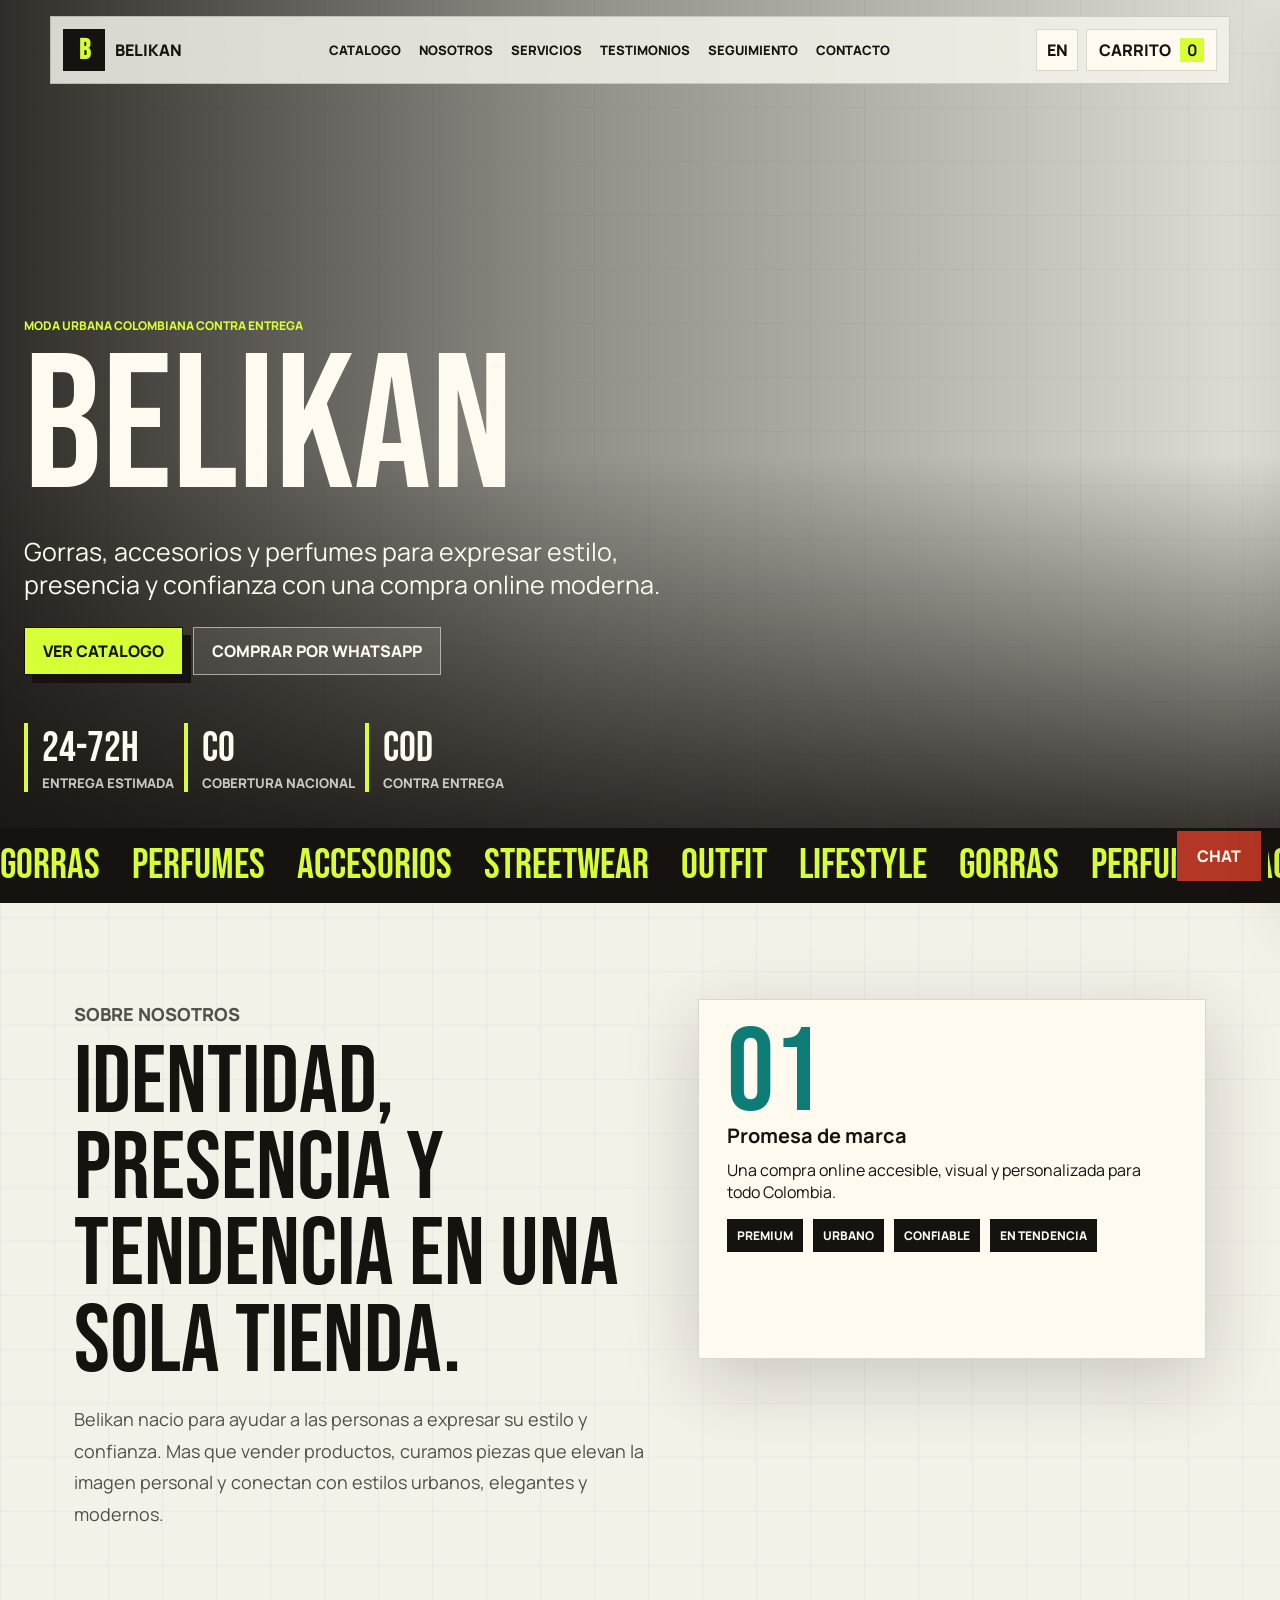
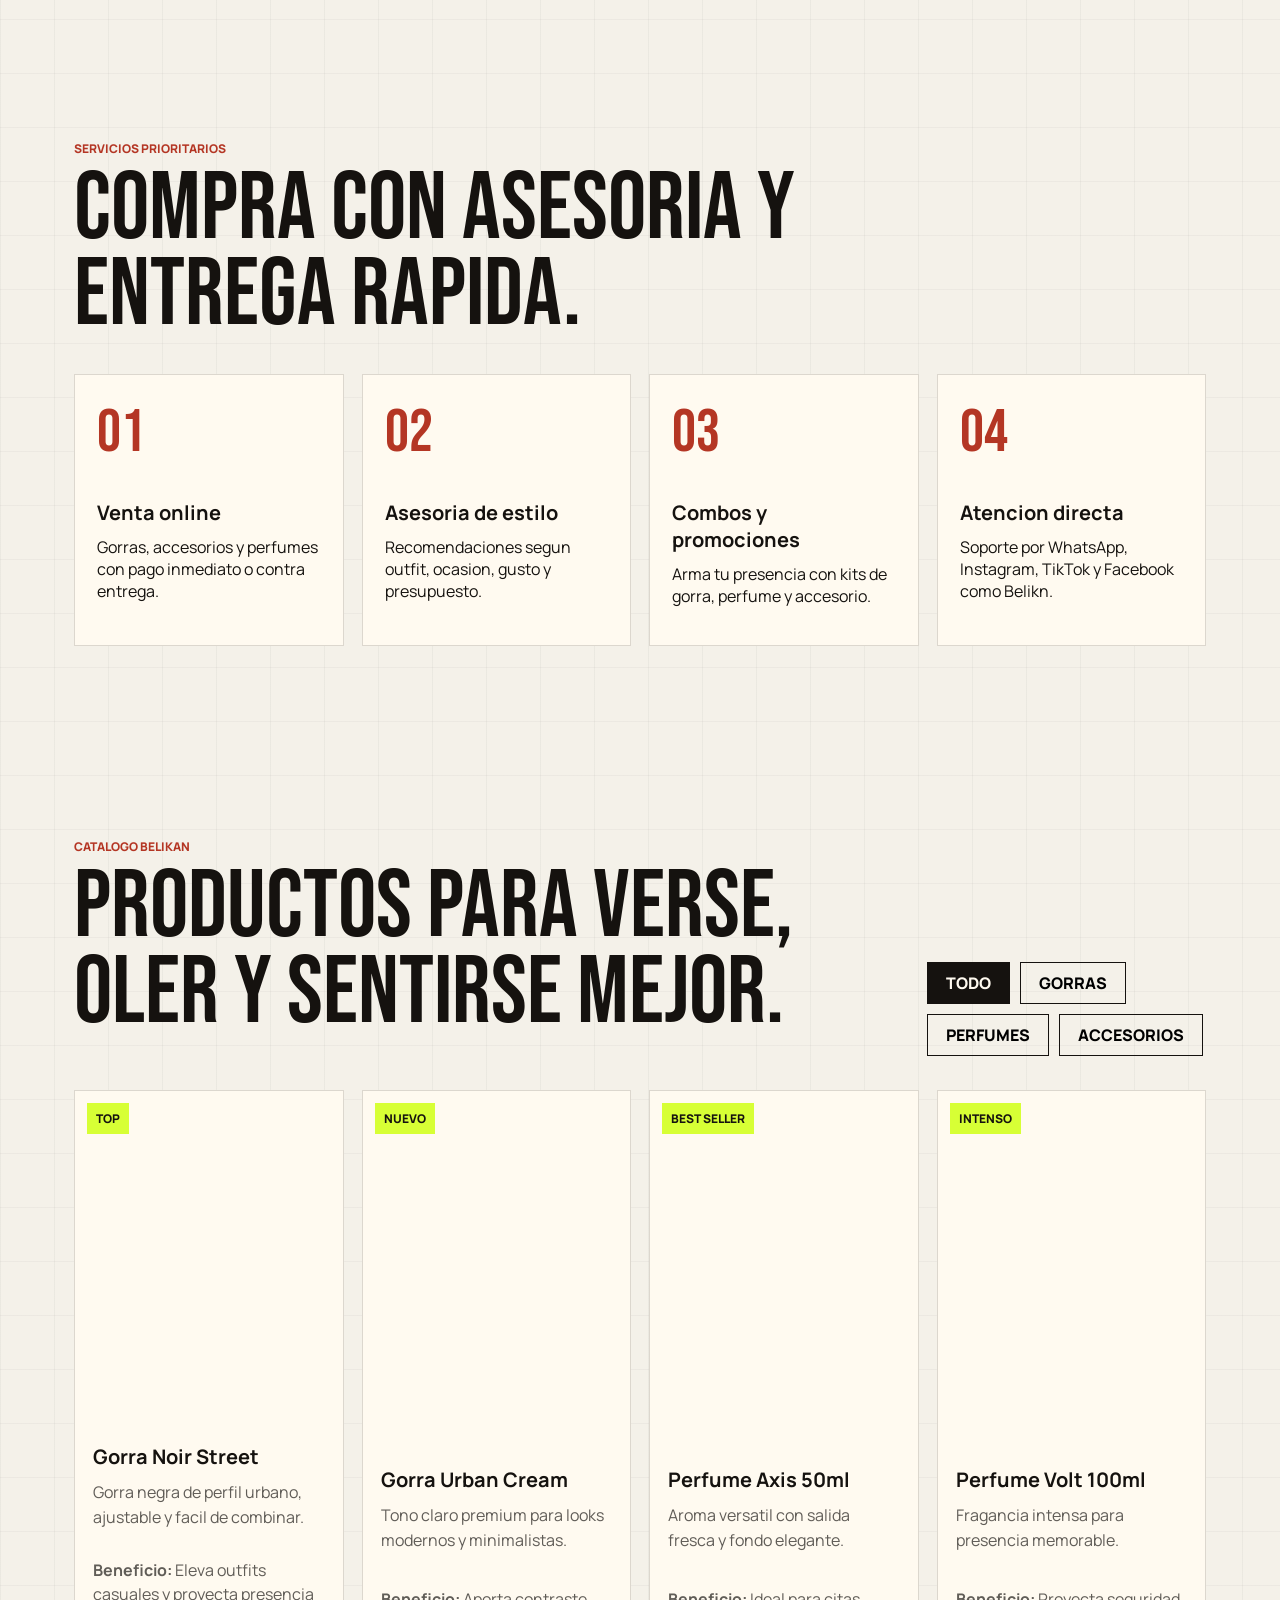
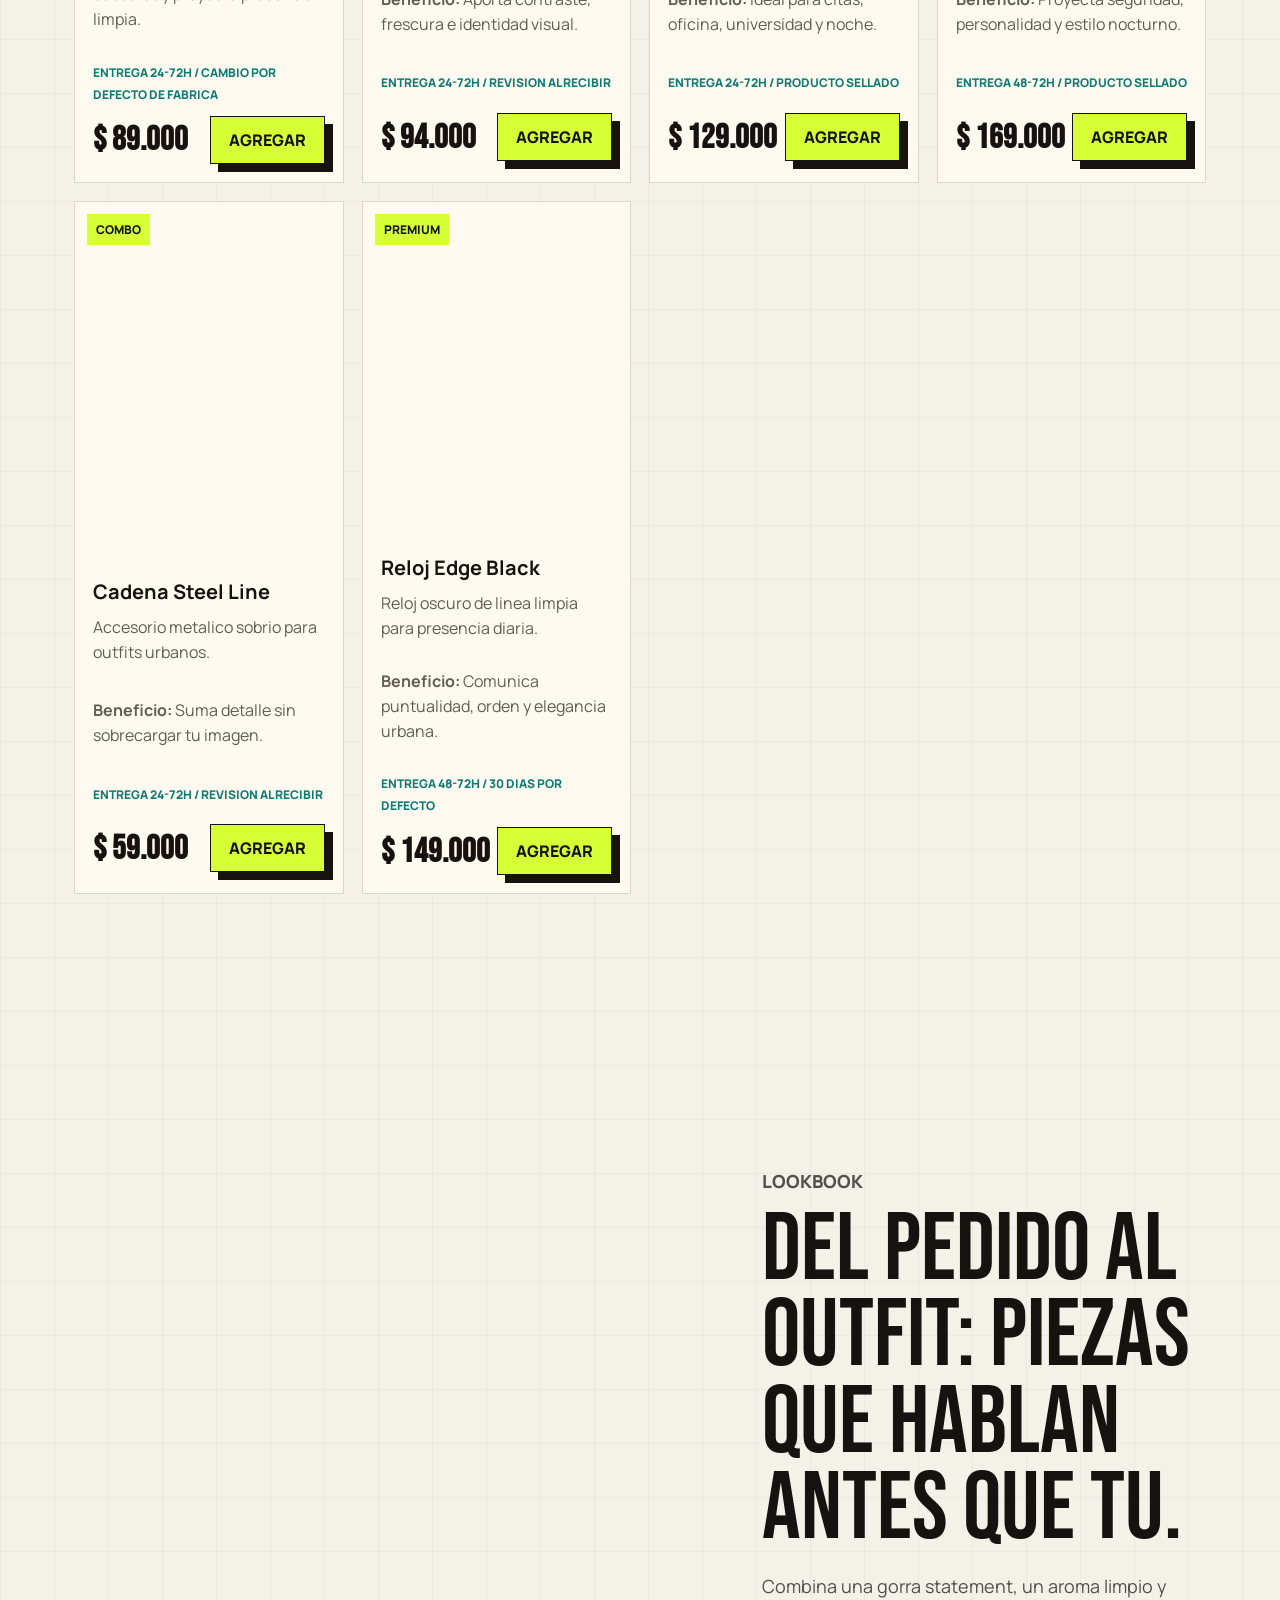
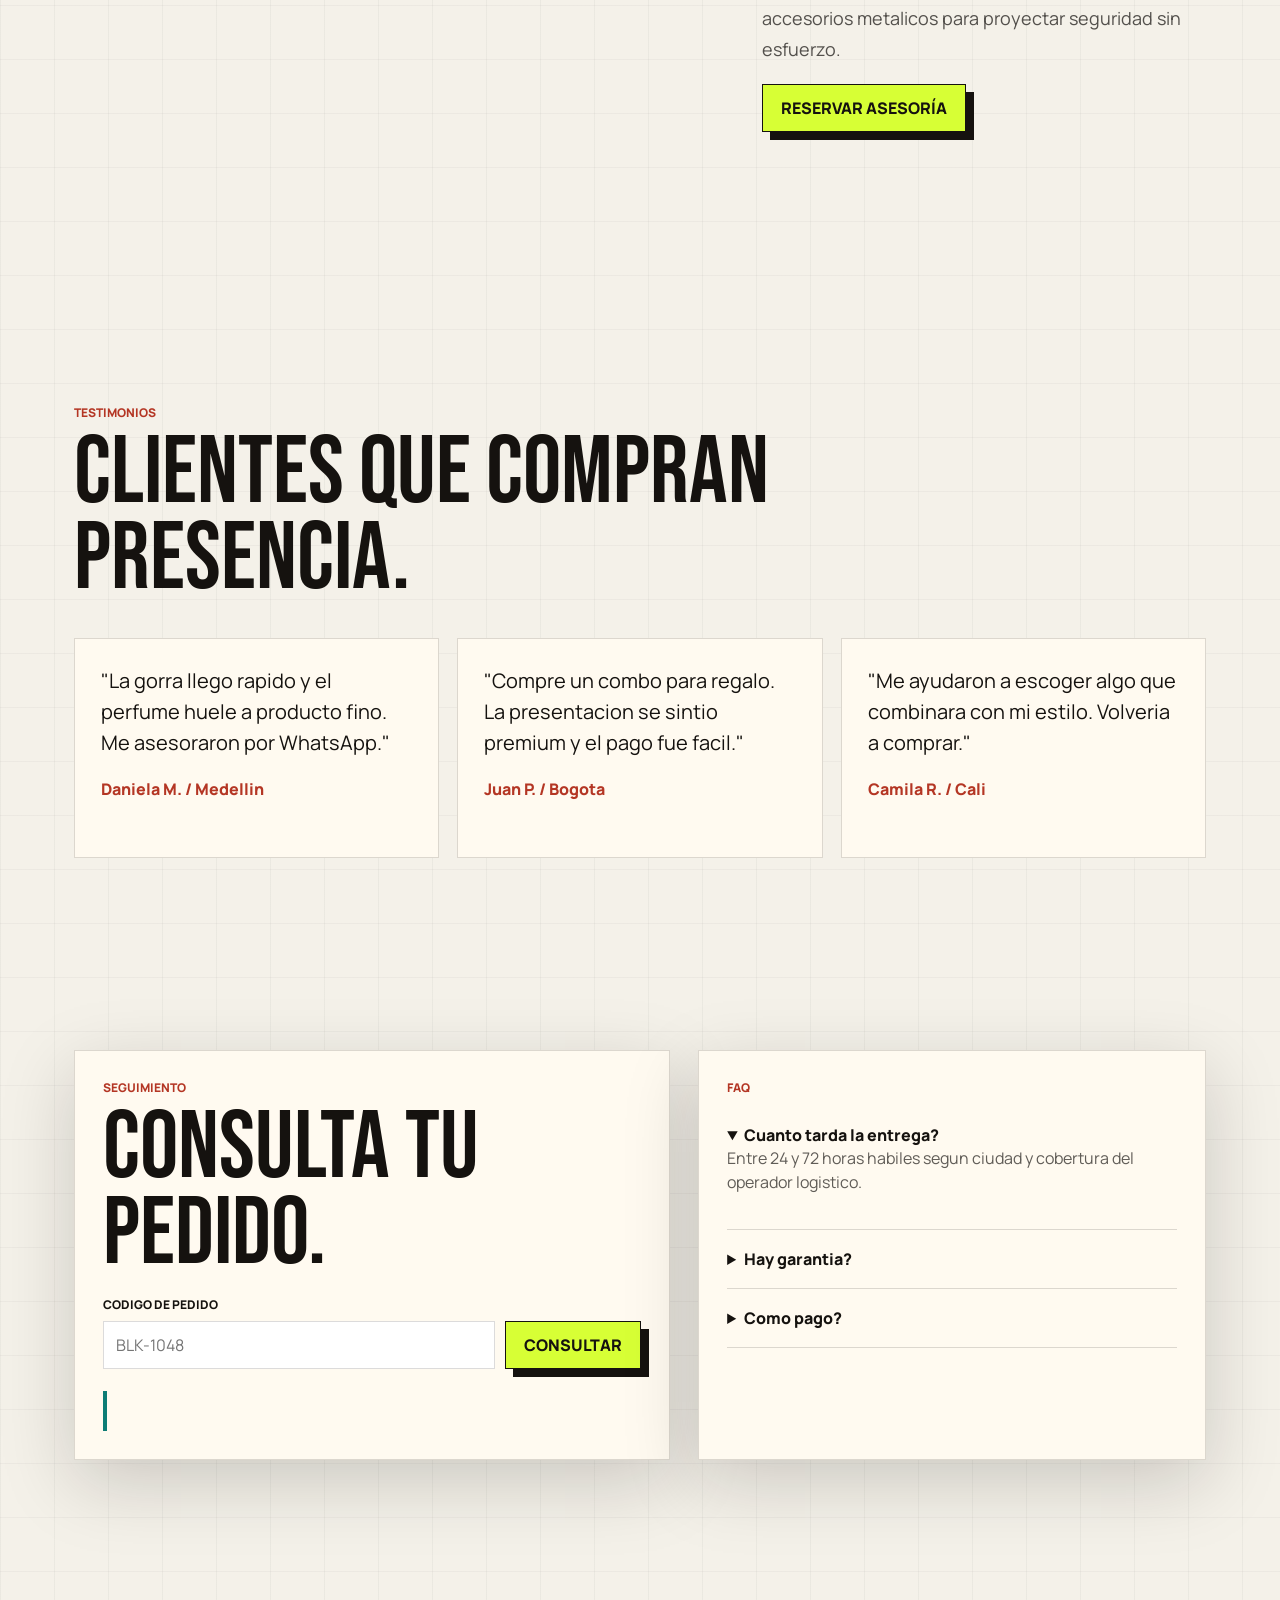
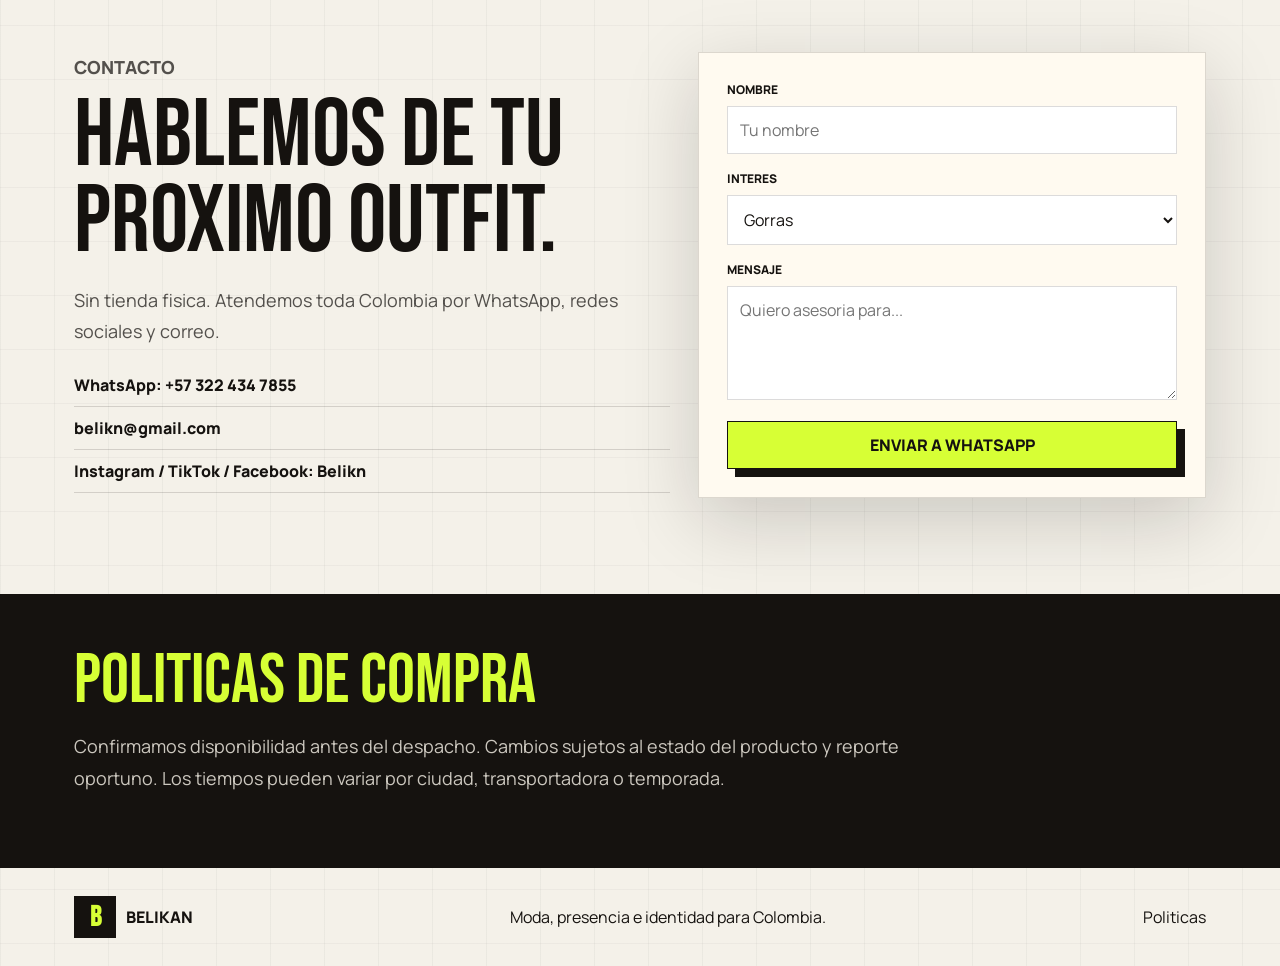
==== index.html @ 523c87a0 "Mi primer commit | Hice la pagina web con codex 28/05/26 :)" ====
<!doctype html>
<html lang="es">
  <head>
    <meta charset="utf-8" />
    <meta name="viewport" content="width=device-width, initial-scale=1" />
    <meta
      name="description"
      content="Belikan: e-commerce colombiano de gorras, accesorios y perfumes para elevar estilo, presencia e imagen personal."
    />
    <title>Belikan | Moda urbana, accesorios y perfumes en Colombia</title>
    <link rel="preconnect" href="https://images.unsplash.com" />
    <link rel="preconnect" href="https://fonts.googleapis.com" />
    <link rel="preconnect" href="https://fonts.gstatic.com" crossorigin />
    <link
      href="https://fonts.googleapis.com/css2?family=Bebas+Neue&family=Manrope:wght@400;600;700;800&display=swap"
      rel="stylesheet"
    />
    <link rel="stylesheet" href="styles.css" />
  </head>
  <body>
    <div class="site-shell">
      <header class="nav" data-reveal>
        <a class="brand" href="#inicio" aria-label="Belikan inicio">
          <span class="brand-mark">B</span>
          <span>Belikan</span>
        </a>
        <button class="menu-toggle" type="button" aria-label="Abrir menu" aria-expanded="false">
          <span></span><span></span><span></span>
        </button>
        <nav class="nav-links" aria-label="Navegacion principal">
          <a href="#catalogo" data-i18n="navCatalog">Catalogo</a>
          <a href="#nosotros" data-i18n="navAbout">Nosotros</a>
          <a href="#servicios" data-i18n="navServices">Servicios</a>
          <a href="#testimonios" data-i18n="navReviews">Testimonios</a>
          <a href="#seguimiento" data-i18n="navTrack">Seguimiento</a>
          <a href="#contacto" data-i18n="navContact">Contacto</a>
        </nav>
        <div class="nav-actions">
          <button class="icon-button lang-toggle" type="button" aria-label="Cambiar idioma">EN</button>
          <button class="cart-button" type="button" aria-label="Abrir carrito">
            <span data-i18n="cart">Carrito</span>
            <strong class="cart-count">0</strong>
          </button>
        </div>
      </header>

      <main>
        <section class="hero" id="inicio">
          <div class="hero-media" aria-hidden="true"></div>
          <div class="hero-overlay"></div>
          <div class="hero-content" data-reveal>
            <p class="eyebrow" data-i18n="heroEyebrow">Moda urbana colombiana contra entrega</p>
            <h1>Belikan</h1>
            <p class="hero-copy" data-i18n="heroCopy">
              Gorras, accesorios y perfumes para expresar estilo, presencia y confianza con una compra online moderna.
            </p>
            <div class="hero-actions">
              <a class="primary-btn" href="#catalogo" data-i18n="shopNow">Ver catalogo</a>
              <a class="ghost-btn" href="https://wa.me/573224347855" target="_blank" rel="noreferrer" data-i18n="whatsapp">
                Comprar por WhatsApp
              </a>
            </div>
            <div class="hero-stats" aria-label="Indicadores de Belikan">
              <span><strong>24-72h</strong><small data-i18n="delivery">Entrega estimada</small></span>
              <span><strong>CO</strong><small data-i18n="coverage">Cobertura nacional</small></span>
              <span><strong>COD</strong><small data-i18n="payment">Contra entrega</small></span>
            </div>
          </div>
        </section>

        <section class="ticker" aria-label="Categorias">
          <div class="ticker-track">
            <span>Gorras</span><span>Perfumes</span><span>Accesorios</span><span>Streetwear</span><span>Outfit</span><span>Lifestyle</span>
            <span>Gorras</span><span>Perfumes</span><span>Accesorios</span><span>Streetwear</span><span>Outfit</span><span>Lifestyle</span>
          </div>
        </section>

        <section class="section intro-grid" id="nosotros">
          <div class="section-copy" data-reveal>
            <p class="eyebrow" data-i18n="aboutEyebrow">Sobre nosotros</p>
            <h2 data-i18n="aboutTitle">Identidad, presencia y tendencia en una sola tienda.</h2>
            <p data-i18n="aboutText">
              Belikan nacio para ayudar a las personas a expresar su estilo y confianza. Mas que vender productos,
              curamos piezas que elevan la imagen personal y conectan con estilos urbanos, elegantes y modernos.
            </p>
          </div>
          <div class="identity-panel" data-reveal>
            <span class="panel-number">01</span>
            <h3 data-i18n="promiseTitle">Promesa de marca</h3>
            <p data-i18n="promiseText">Una compra online accesible, visual y personalizada para todo Colombia.</p>
            <div class="mini-tags">
              <span>Premium</span><span>Urbano</span><span>Confiable</span><span>En tendencia</span>
            </div>
          </div>
        </section>

        <section class="section services" id="servicios">
          <div class="section-heading" data-reveal>
            <p class="eyebrow" data-i18n="servicesEyebrow">Servicios prioritarios</p>
            <h2 data-i18n="servicesTitle">Compra con asesoria y entrega rapida.</h2>
          </div>
          <div class="service-grid">
            <article data-reveal>
              <span class="service-icon">01</span>
              <h3 data-i18n="serviceOneTitle">Venta online</h3>
              <p data-i18n="serviceOneText">Gorras, accesorios y perfumes con pago inmediato o contra entrega.</p>
            </article>
            <article data-reveal>
              <span class="service-icon">02</span>
              <h3 data-i18n="serviceTwoTitle">Asesoria de estilo</h3>
              <p data-i18n="serviceTwoText">Recomendaciones segun outfit, ocasion, gusto y presupuesto.</p>
            </article>
            <article data-reveal>
              <span class="service-icon">03</span>
              <h3 data-i18n="serviceThreeTitle">Combos y promociones</h3>
              <p data-i18n="serviceThreeText">Arma tu presencia con kits de gorra, perfume y accesorio.</p>
            </article>
            <article data-reveal>
              <span class="service-icon">04</span>
              <h3 data-i18n="serviceFourTitle">Atencion directa</h3>
              <p data-i18n="serviceFourText">Soporte por WhatsApp, Instagram, TikTok y Facebook como Belikn.</p>
            </article>
          </div>
        </section>

        <section class="section catalog" id="catalogo">
          <div class="catalog-head" data-reveal>
            <div>
              <p class="eyebrow" data-i18n="catalogEyebrow">Catalogo Belikan</p>
              <h2 data-i18n="catalogTitle">Productos para verse, oler y sentirse mejor.</h2>
            </div>
            <div class="filters" aria-label="Filtrar productos">
              <button class="filter active" type="button" data-filter="all" data-i18n="filterAll">Todo</button>
              <button class="filter" type="button" data-filter="gorras" data-i18n="filterCaps">Gorras</button>
              <button class="filter" type="button" data-filter="perfumes" data-i18n="filterPerfumes">Perfumes</button>
              <button class="filter" type="button" data-filter="accesorios" data-i18n="filterAccessories">Accesorios</button>
            </div>
          </div>
          <div class="product-grid" aria-live="polite"></div>
        </section>

        <section class="section lookbook">
          <div class="lookbook-media" data-reveal></div>
          <div class="lookbook-copy" data-reveal>
            <p class="eyebrow" data-i18n="lookbookEyebrow">Lookbook</p>
            <h2 data-i18n="lookbookTitle">Del pedido al outfit: piezas que hablan antes que tu.</h2>
            <p data-i18n="lookbookText">
              Combina una gorra statement, un aroma limpio y accesorios metalicos para proyectar seguridad sin esfuerzo.
            </p>
            <a class="primary-btn" href="#contacto" data-i18n="reserve">Reservar asesoría</a>
          </div>
        </section>

        <section class="section testimonials" id="testimonios">
          <div class="section-heading" data-reveal>
            <p class="eyebrow" data-i18n="reviewsEyebrow">Testimonios</p>
            <h2 data-i18n="reviewsTitle">Clientes que compran presencia.</h2>
          </div>
          <div class="testimonial-grid">
            <blockquote data-reveal>
              <p data-i18n="reviewOne">"La gorra llego rapido y el perfume huele a producto fino. Me asesoraron por WhatsApp."</p>
              <cite>Daniela M. / Medellin</cite>
            </blockquote>
            <blockquote data-reveal>
              <p data-i18n="reviewTwo">"Compre un combo para regalo. La presentacion se sintio premium y el pago fue facil."</p>
              <cite>Juan P. / Bogota</cite>
            </blockquote>
            <blockquote data-reveal>
              <p data-i18n="reviewThree">"Me ayudaron a escoger algo que combinara con mi estilo. Volveria a comprar."</p>
              <cite>Camila R. / Cali</cite>
            </blockquote>
          </div>
        </section>

        <section class="section order-tools" id="seguimiento">
          <div class="tracker" data-reveal>
            <p class="eyebrow" data-i18n="trackEyebrow">Seguimiento</p>
            <h2 data-i18n="trackTitle">Consulta tu pedido.</h2>
            <form class="track-form">
              <label for="orderCode" data-i18n="trackLabel">Codigo de pedido</label>
              <div>
                <input id="orderCode" name="orderCode" placeholder="BLK-1048" autocomplete="off" />
                <button class="primary-btn" type="submit" data-i18n="trackButton">Consultar</button>
              </div>
            </form>
            <div class="track-result" aria-live="polite"></div>
          </div>
          <div class="faq" data-reveal>
            <p class="eyebrow">FAQ</p>
            <details open>
              <summary data-i18n="faqOneTitle">Cuanto tarda la entrega?</summary>
              <p data-i18n="faqOneText">Entre 24 y 72 horas habiles segun ciudad y cobertura del operador logistico.</p>
            </details>
            <details>
              <summary data-i18n="faqTwoTitle">Hay garantia?</summary>
              <p data-i18n="faqTwoText">Si. Validamos defectos de fabrica y novedades reportadas al recibir el producto.</p>
            </details>
            <details>
              <summary data-i18n="faqThreeTitle">Como pago?</summary>
              <p data-i18n="faqThreeText">Puedes pagar inmediato o solicitar contra entrega donde este disponible.</p>
            </details>
          </div>
        </section>

        <section class="section contact" id="contacto">
          <div class="contact-copy" data-reveal>
            <p class="eyebrow" data-i18n="contactEyebrow">Contacto</p>
            <h2 data-i18n="contactTitle">Hablemos de tu proximo outfit.</h2>
            <p data-i18n="contactText">
              Sin tienda fisica. Atendemos toda Colombia por WhatsApp, redes sociales y correo.
            </p>
            <div class="contact-list">
              <a href="https://wa.me/573224347855" target="_blank" rel="noreferrer">WhatsApp: +57 322 434 7855</a>
              <a href="mailto:belikn@gmail.com">belikn@gmail.com</a>
              <span>Instagram / TikTok / Facebook: Belikn</span>
            </div>
          </div>
          <form class="lead-form" data-reveal>
            <label>
              <span data-i18n="name">Nombre</span>
              <input name="name" required placeholder="Tu nombre" />
            </label>
            <label>
              <span data-i18n="interest">Interes</span>
              <select name="interest">
                <option>Gorras</option>
                <option>Perfumes</option>
                <option>Accesorios</option>
                <option>Combo completo</option>
              </select>
            </label>
            <label>
              <span data-i18n="message">Mensaje</span>
              <textarea name="message" rows="4" placeholder="Quiero asesoria para..."></textarea>
            </label>
            <button class="primary-btn" type="submit" data-i18n="sendWhatsapp">Enviar a WhatsApp</button>
          </form>
        </section>

        <section class="policies" id="politicas">
          <div data-reveal>
            <h2 data-i18n="policiesTitle">Politicas de compra</h2>
            <p data-i18n="policiesText">
              Confirmamos disponibilidad antes del despacho. Cambios sujetos al estado del producto y reporte oportuno.
              Los tiempos pueden variar por ciudad, transportadora o temporada.
            </p>
          </div>
        </section>
      </main>

      <footer>
        <div class="brand">
          <span class="brand-mark">B</span>
          <span>Belikan</span>
        </div>
        <p data-i18n="footer">Moda, presencia e identidad para Colombia.</p>
        <a href="#politicas" data-i18n="footerPolicies">Politicas</a>
      </footer>
    </div>

    <aside class="cart-drawer" aria-hidden="true">
      <div class="drawer-head">
        <div>
          <p class="eyebrow" data-i18n="cart">Carrito</p>
          <h2 data-i18n="yourSelection">Tu seleccion</h2>
        </div>
        <button class="close-cart" type="button" aria-label="Cerrar carrito">x</button>
      </div>
      <div class="cart-items"></div>
      <div class="cart-total">
        <span>Total</span>
        <strong class="cart-total-value">$0</strong>
      </div>
      <button class="primary-btn checkout" type="button" data-i18n="checkout">Pedir por WhatsApp</button>
    </aside>
    <div class="scrim"></div>

    <section class="chatbot" aria-label="Chatbot Belikan">
      <button class="chat-toggle" type="button" aria-label="Abrir chat">Chat</button>
      <div class="chat-window" aria-hidden="true">
        <div class="chat-head">
          <strong>Belikan Bot</strong>
          <button type="button" class="close-chat" aria-label="Cerrar chat">x</button>
        </div>
        <div class="chat-messages">
          <p class="bot" data-i18n="botWelcome">Hola. Puedo ayudarte con reservas, pedidos, PQR o asesoria de estilo.</p>
        </div>
        <div class="quick-replies">
          <button type="button" data-reply="Quiero reservar un combo">Reservar</button>
          <button type="button" data-reply="Necesito seguimiento de pedido">Pedido</button>
          <button type="button" data-reply="Tengo una PQR">PQR</button>
        </div>
        <form class="chat-form">
          <input name="chat" placeholder="Escribe tu mensaje" autocomplete="off" />
          <button type="submit">Enviar</button>
        </form>
      </div>
    </section>

    <script src="app.js"></script>
  </body>
</html>
---- styles.css ----
:root {
  --ink: #15120f;
  --paper: #f4f1e9;
  --bone: #fffaf0;
  --signal: #d7ff35;
  --brick: #b43624;
  --teal: #0d7c75;
  --metal: #7b7d78;
  --line: rgba(21, 18, 15, 0.15);
  --shadow: 0 22px 70px rgba(21, 18, 15, 0.18);
  --display: "Bebas Neue", Impact, sans-serif;
  --body: "Manrope", Verdana, sans-serif;
}

* {
  box-sizing: border-box;
}

html {
  scroll-behavior: smooth;
}

body {
  margin: 0;
  background: var(--paper);
  color: var(--ink);
  font-family: var(--body);
  overflow-x: hidden;
}

body.cart-open,
body.chat-open,
body.menu-open {
  overflow: hidden;
}

a {
  color: inherit;
  text-decoration: none;
}

button,
input,
select,
textarea {
  font: inherit;
}

button {
  cursor: pointer;
}

.site-shell {
  min-height: 100vh;
  background:
    linear-gradient(90deg, rgba(21, 18, 15, 0.04) 1px, transparent 1px) 0 0 / 54px 54px,
    linear-gradient(0deg, rgba(21, 18, 15, 0.035) 1px, transparent 1px) 0 0 / 54px 54px,
    var(--paper);
}

.nav {
  align-items: center;
  background: rgba(244, 241, 233, 0.86);
  backdrop-filter: blur(18px);
  border: 1px solid var(--line);
  display: grid;
  grid-template-columns: auto 1fr auto;
  gap: 24px;
  left: 50%;
  max-width: 1180px;
  padding: 12px;
  position: fixed;
  top: 16px;
  transform: translateX(-50%);
  width: calc(100% - 32px);
  z-index: 20;
}

.brand {
  align-items: center;
  display: inline-flex;
  font-weight: 900;
  gap: 10px;
  letter-spacing: 0;
  text-transform: uppercase;
}

.brand-mark {
  background: var(--ink);
  color: var(--signal);
  display: grid;
  font-family: var(--display);
  font-size: 28px;
  height: 42px;
  place-items: center;
  width: 42px;
}

.nav-links {
  align-items: center;
  display: flex;
  gap: 18px;
  justify-content: center;
  font-size: 13px;
  font-weight: 800;
  text-transform: uppercase;
}

.nav-links a {
  padding: 10px 0;
  position: relative;
}

.nav-links a::after {
  background: var(--brick);
  bottom: 6px;
  content: "";
  height: 2px;
  left: 0;
  position: absolute;
  transform: scaleX(0);
  transform-origin: left;
  transition: transform 0.25s ease;
  width: 100%;
}

.nav-links a:hover::after {
  transform: scaleX(1);
}

.nav-actions {
  align-items: center;
  display: flex;
  gap: 8px;
}

.icon-button,
.cart-button,
.menu-toggle,
.close-cart,
.close-chat {
  background: var(--bone);
  border: 1px solid var(--line);
  color: var(--ink);
  min-height: 42px;
}

.icon-button {
  font-weight: 900;
  min-width: 42px;
}

.cart-button {
  align-items: center;
  display: inline-flex;
  font-weight: 900;
  gap: 9px;
  padding: 0 12px;
  text-transform: uppercase;
}

.cart-count {
  background: var(--signal);
  color: var(--ink);
  display: grid;
  height: 24px;
  place-items: center;
  width: 24px;
}

.menu-toggle {
  display: none;
  height: 42px;
  padding: 9px;
  width: 42px;
}

.menu-toggle span {
  background: var(--ink);
  display: block;
  height: 2px;
  margin: 5px 0;
  width: 20px;
}

.hero {
  align-items: end;
  display: grid;
  min-height: 92vh;
  overflow: hidden;
  padding: 128px 24px 36px;
  position: relative;
}

.hero-media,
.hero-overlay {
  inset: 0;
  position: absolute;
}

.hero-media {
  animation: slowZoom 18s ease-in-out infinite alternate;
  background-image: url("https://images.unsplash.com/photo-1515886657613-9f3515b0c78f?auto=format&fit=crop&w=1800&q=85");
  background-position: center;
  background-size: cover;
}

.hero-overlay {
  background:
    linear-gradient(90deg, rgba(21, 18, 15, 0.88), rgba(21, 18, 15, 0.44) 45%, rgba(21, 18, 15, 0.08)),
    linear-gradient(0deg, rgba(21, 18, 15, 0.82), transparent 45%);
}

.hero-content {
  color: var(--bone);
  max-width: 1180px;
  position: relative;
  width: 100%;
  z-index: 1;
}

.eyebrow {
  color: var(--brick);
  font-size: 12px;
  font-weight: 900;
  letter-spacing: 0;
  margin: 0 0 10px;
  text-transform: uppercase;
}

.hero .eyebrow {
  color: var(--signal);
}

h1,
h2,
h3,
p {
  margin-top: 0;
}

h1,
h2 {
  font-family: var(--display);
  font-weight: 400;
  letter-spacing: 0;
  line-height: 0.9;
  text-transform: uppercase;
}

h1 {
  font-size: clamp(82px, 15vw, 210px);
  margin-bottom: 18px;
}

h2 {
  font-size: clamp(42px, 8vw, 96px);
  margin-bottom: 18px;
}

h3 {
  font-size: 20px;
  margin-bottom: 10px;
}

.hero-copy {
  font-size: clamp(18px, 2vw, 25px);
  line-height: 1.35;
  max-width: 660px;
}

.hero-actions,
.filters,
.hero-stats,
.mini-tags {
  display: flex;
  flex-wrap: wrap;
  gap: 10px;
}

.primary-btn,
.ghost-btn,
.filter,
.chat-form button,
.quick-replies button {
  align-items: center;
  border: 1px solid var(--ink);
  display: inline-flex;
  font-weight: 900;
  justify-content: center;
  min-height: 48px;
  padding: 0 18px;
  text-transform: uppercase;
  transition: transform 0.2s ease, box-shadow 0.2s ease, background 0.2s ease;
}

.primary-btn {
  background: var(--signal);
  color: var(--ink);
  box-shadow: 8px 8px 0 var(--ink);
}

.primary-btn:hover,
.ghost-btn:hover,
.filter:hover {
  transform: translate(-2px, -2px);
}

.ghost-btn {
  background: rgba(255, 250, 240, 0.1);
  border-color: rgba(255, 250, 240, 0.54);
  color: var(--bone);
}

.hero-stats {
  margin-top: 48px;
}

.hero-stats span {
  border-left: 4px solid var(--signal);
  display: grid;
  min-width: 140px;
  padding-left: 14px;
}

.hero-stats strong {
  font-family: var(--display);
  font-size: 42px;
  font-weight: 400;
}

.hero-stats small {
  color: rgba(255, 250, 240, 0.76);
  font-weight: 800;
  text-transform: uppercase;
}

.ticker {
  background: var(--ink);
  color: var(--signal);
  overflow: hidden;
  padding: 12px 0;
}

.ticker-track {
  animation: marquee 18s linear infinite;
  display: flex;
  gap: 32px;
  white-space: nowrap;
  width: max-content;
}

.ticker span {
  font-family: var(--display);
  font-size: 42px;
  text-transform: uppercase;
}

.section {
  margin: 0 auto;
  max-width: 1180px;
  padding: 96px 24px;
}

.intro-grid,
.lookbook,
.order-tools,
.contact {
  display: grid;
  gap: 28px;
  grid-template-columns: minmax(0, 1.08fr) minmax(300px, 0.92fr);
}

.section-copy p,
.lookbook-copy p,
.contact-copy p,
.policies p {
  color: rgba(21, 18, 15, 0.72);
  font-size: 18px;
  line-height: 1.75;
}

.identity-panel,
.tracker,
.faq,
.lead-form,
.cart-drawer,
.chat-window {
  background: var(--bone);
  border: 1px solid var(--line);
  box-shadow: var(--shadow);
}

.identity-panel {
  align-self: start;
  min-height: 360px;
  padding: 28px;
  position: relative;
}

.panel-number {
  color: var(--teal);
  font-family: var(--display);
  font-size: 118px;
  line-height: 0.8;
}

.mini-tags span {
  background: var(--ink);
  color: var(--bone);
  font-size: 12px;
  font-weight: 900;
  padding: 8px 10px;
  text-transform: uppercase;
}

.section-heading,
.catalog-head {
  align-items: end;
  display: flex;
  gap: 24px;
  justify-content: space-between;
  margin-bottom: 34px;
}

.section-heading {
  align-items: start;
  display: block;
  max-width: 760px;
}

.service-grid,
.testimonial-grid,
.product-grid {
  display: grid;
  gap: 18px;
  grid-template-columns: repeat(4, minmax(0, 1fr));
}

.service-grid article,
.product-card,
blockquote {
  background: var(--bone);
  border: 1px solid var(--line);
}

.service-grid article {
  min-height: 260px;
  padding: 22px;
  transition: transform 0.25s ease, background 0.25s ease;
}

.service-grid article:hover {
  background: #e8ead6;
  transform: translateY(-8px);
}

.service-icon {
  color: var(--brick);
  display: block;
  font-family: var(--display);
  font-size: 60px;
  margin-bottom: 30px;
}

.filter {
  background: transparent;
  min-height: 42px;
}

.filter.active {
  background: var(--ink);
  color: var(--bone);
}

.product-card {
  display: grid;
  overflow: hidden;
  position: relative;
}

.product-card[hidden] {
  display: none;
}

.product-image {
  aspect-ratio: 4 / 5;
  background-position: center;
  background-size: cover;
  overflow: hidden;
  position: relative;
}

.product-badge {
  background: var(--signal);
  font-size: 12px;
  font-weight: 900;
  left: 12px;
  padding: 7px 9px;
  position: absolute;
  text-transform: uppercase;
  top: 12px;
}

.product-info {
  display: grid;
  gap: 12px;
  padding: 18px;
}

.product-info p {
  color: rgba(21, 18, 15, 0.68);
  line-height: 1.55;
}

.product-meta {
  align-items: center;
  display: flex;
  justify-content: space-between;
}

.price {
  font-family: var(--display);
  font-size: 34px;
}

.delivery-note {
  color: var(--teal);
  font-size: 12px;
  font-weight: 900;
  text-transform: uppercase;
}

.lookbook {
  align-items: stretch;
  max-width: none;
  padding-left: max(24px, calc((100vw - 1180px) / 2 + 24px));
  padding-right: 0;
}

.lookbook-media {
  background-image: url("https://images.unsplash.com/photo-1523398002811-999ca8dec234?auto=format&fit=crop&w=1400&q=85");
  background-position: center;
  background-size: cover;
  min-height: 560px;
}

.lookbook-copy {
  align-self: center;
  max-width: 560px;
  padding: 80px 24px;
}

.testimonial-grid {
  grid-template-columns: repeat(3, minmax(0, 1fr));
}

blockquote {
  margin: 0;
  min-height: 220px;
  padding: 26px;
}

blockquote p {
  font-size: 20px;
  line-height: 1.55;
}

cite {
  color: var(--brick);
  font-style: normal;
  font-weight: 900;
}

.tracker,
.faq,
.lead-form {
  padding: 28px;
}

.track-form label,
.lead-form span {
  display: block;
  font-size: 12px;
  font-weight: 900;
  margin-bottom: 8px;
  text-transform: uppercase;
}

.track-form div {
  display: flex;
  gap: 10px;
}

input,
select,
textarea {
  background: #fff;
  border: 1px solid var(--line);
  color: var(--ink);
  min-height: 48px;
  outline: 0;
  padding: 12px;
  width: 100%;
}

textarea {
  resize: vertical;
}

.track-result {
  border-left: 4px solid var(--teal);
  color: rgba(21, 18, 15, 0.72);
  margin-top: 22px;
  min-height: 40px;
  padding-left: 14px;
}

details {
  border-bottom: 1px solid var(--line);
  padding: 18px 0;
}

summary {
  cursor: pointer;
  font-weight: 900;
}

details p {
  color: rgba(21, 18, 15, 0.68);
  line-height: 1.55;
}

.contact-list {
  display: grid;
  gap: 10px;
  margin-top: 26px;
}

.contact-list a,
.contact-list span {
  border-bottom: 1px solid var(--line);
  font-weight: 900;
  padding-bottom: 10px;
}

.lead-form {
  display: grid;
  gap: 16px;
}

.policies {
  background: var(--ink);
  color: var(--bone);
  padding: 56px max(24px, calc((100vw - 1180px) / 2 + 24px));
}

.policies div {
  max-width: 900px;
}

.policies h2 {
  color: var(--signal);
  font-size: clamp(38px, 6vw, 70px);
}

.policies p {
  color: rgba(255, 250, 240, 0.78);
}

footer {
  align-items: center;
  display: flex;
  gap: 18px;
  justify-content: space-between;
  padding: 28px max(24px, calc((100vw - 1180px) / 2 + 24px));
}

footer p {
  margin: 0;
}

.cart-drawer {
  display: grid;
  grid-template-rows: auto 1fr auto auto;
  height: 100dvh;
  max-width: 440px;
  padding: 22px;
  position: fixed;
  right: -460px;
  top: 0;
  width: 100%;
  z-index: 40;
}

body.cart-open .cart-drawer {
  right: 0;
}

.drawer-head {
  align-items: start;
  display: flex;
  justify-content: space-between;
}

.close-cart,
.close-chat {
  font-weight: 900;
  min-width: 42px;
}

.cart-items {
  display: grid;
  gap: 12px;
  overflow: auto;
  padding: 16px 0;
}

.cart-item {
  border-bottom: 1px solid var(--line);
  display: grid;
  gap: 8px;
  grid-template-columns: 74px 1fr auto;
  padding-bottom: 12px;
}

.cart-thumb {
  background-position: center;
  background-size: cover;
  height: 74px;
}

.qty-controls {
  display: flex;
  gap: 6px;
}

.qty-controls button {
  background: var(--paper);
  border: 1px solid var(--line);
  height: 30px;
  width: 30px;
}

.cart-total {
  align-items: center;
  border-top: 1px solid var(--line);
  display: flex;
  font-family: var(--display);
  font-size: 34px;
  justify-content: space-between;
  padding: 20px 0;
}

.scrim {
  background: rgba(21, 18, 15, 0.56);
  inset: 0;
  opacity: 0;
  pointer-events: none;
  position: fixed;
  transition: opacity 0.25s ease;
  z-index: 35;
}

body.cart-open .scrim,
body.menu-open .scrim {
  opacity: 1;
  pointer-events: auto;
}

.chatbot {
  bottom: 18px;
  position: fixed;
  right: 18px;
  z-index: 30;
}

.chat-toggle {
  background: var(--brick);
  border: 1px solid var(--ink);
  box-shadow: 6px 6px 0 var(--ink);
  color: var(--bone);
  font-weight: 900;
  min-height: 52px;
  min-width: 86px;
  text-transform: uppercase;
}

.chat-window {
  bottom: 70px;
  display: none;
  max-width: calc(100vw - 36px);
  padding: 14px;
  position: absolute;
  right: 0;
  width: 360px;
}

body.chat-open .chat-window {
  display: block;
}

.chat-head {
  align-items: center;
  display: flex;
  justify-content: space-between;
}

.chat-messages {
  display: grid;
  gap: 8px;
  max-height: 230px;
  overflow: auto;
  padding: 14px 0;
}

.chat-messages p {
  margin: 0;
  padding: 10px;
}

.bot {
  background: var(--paper);
}

.user {
  background: var(--ink);
  color: var(--bone);
  justify-self: end;
}

.quick-replies {
  display: flex;
  gap: 8px;
  margin-bottom: 10px;
}

.quick-replies button,
.chat-form button {
  background: var(--signal);
  min-height: 38px;
  padding: 0 10px;
}

.chat-form {
  display: flex;
  gap: 8px;
}

[data-reveal] {
  opacity: 0;
  translate: 0 24px;
  transition: opacity 0.65s ease, translate 0.65s ease;
}

[data-reveal].visible {
  opacity: 1;
  translate: 0 0;
}

@keyframes slowZoom {
  from {
    transform: scale(1);
  }
  to {
    transform: scale(1.08);
  }
}

@keyframes marquee {
  from {
    transform: translateX(0);
  }
  to {
    transform: translateX(-50%);
  }
}

@media (max-width: 980px) {
  .nav {
    grid-template-columns: auto auto auto;
  }

  .menu-toggle {
    display: block;
    justify-self: center;
  }

  .nav-links {
    background: var(--bone);
    border: 1px solid var(--line);
    box-shadow: var(--shadow);
    display: none;
    left: 16px;
    padding: 18px;
    position: fixed;
    right: 16px;
    top: 82px;
    z-index: 45;
  }

  body.menu-open .nav-links {
    display: grid;
  }

  .intro-grid,
  .lookbook,
  .order-tools,
  .contact {
    grid-template-columns: 1fr;
  }

  .service-grid,
  .product-grid {
    grid-template-columns: repeat(2, minmax(0, 1fr));
  }

  .testimonial-grid {
    grid-template-columns: 1fr;
  }

  .lookbook {
    padding-right: 24px;
  }

  .lookbook-media {
    min-height: 420px;
  }
}

@media (max-width: 640px) {
  .nav {
    gap: 8px;
    top: 10px;
    width: calc(100% - 20px);
  }

  .brand span:last-child,
  .cart-button span {
    display: none;
  }

  .hero {
    min-height: 88vh;
    padding: 104px 18px 28px;
  }

  h1 {
    font-size: 86px;
  }

  .hero-actions,
  .track-form div,
  .chat-form {
    display: grid;
  }

  .section {
    padding: 72px 18px;
  }

  .catalog-head,
  footer {
    align-items: start;
    display: grid;
  }

  .service-grid,
  .product-grid {
    grid-template-columns: 1fr;
  }

  .hero-stats span {
    min-width: 128px;
  }

  .chatbot {
    bottom: 12px;
    right: 12px;
  }
}

@media (prefers-reduced-motion: reduce) {
  *,
  *::before,
  *::after {
    animation-duration: 0.001ms !important;
    scroll-behavior: auto !important;
    transition-duration: 0.001ms !important;
  }
}
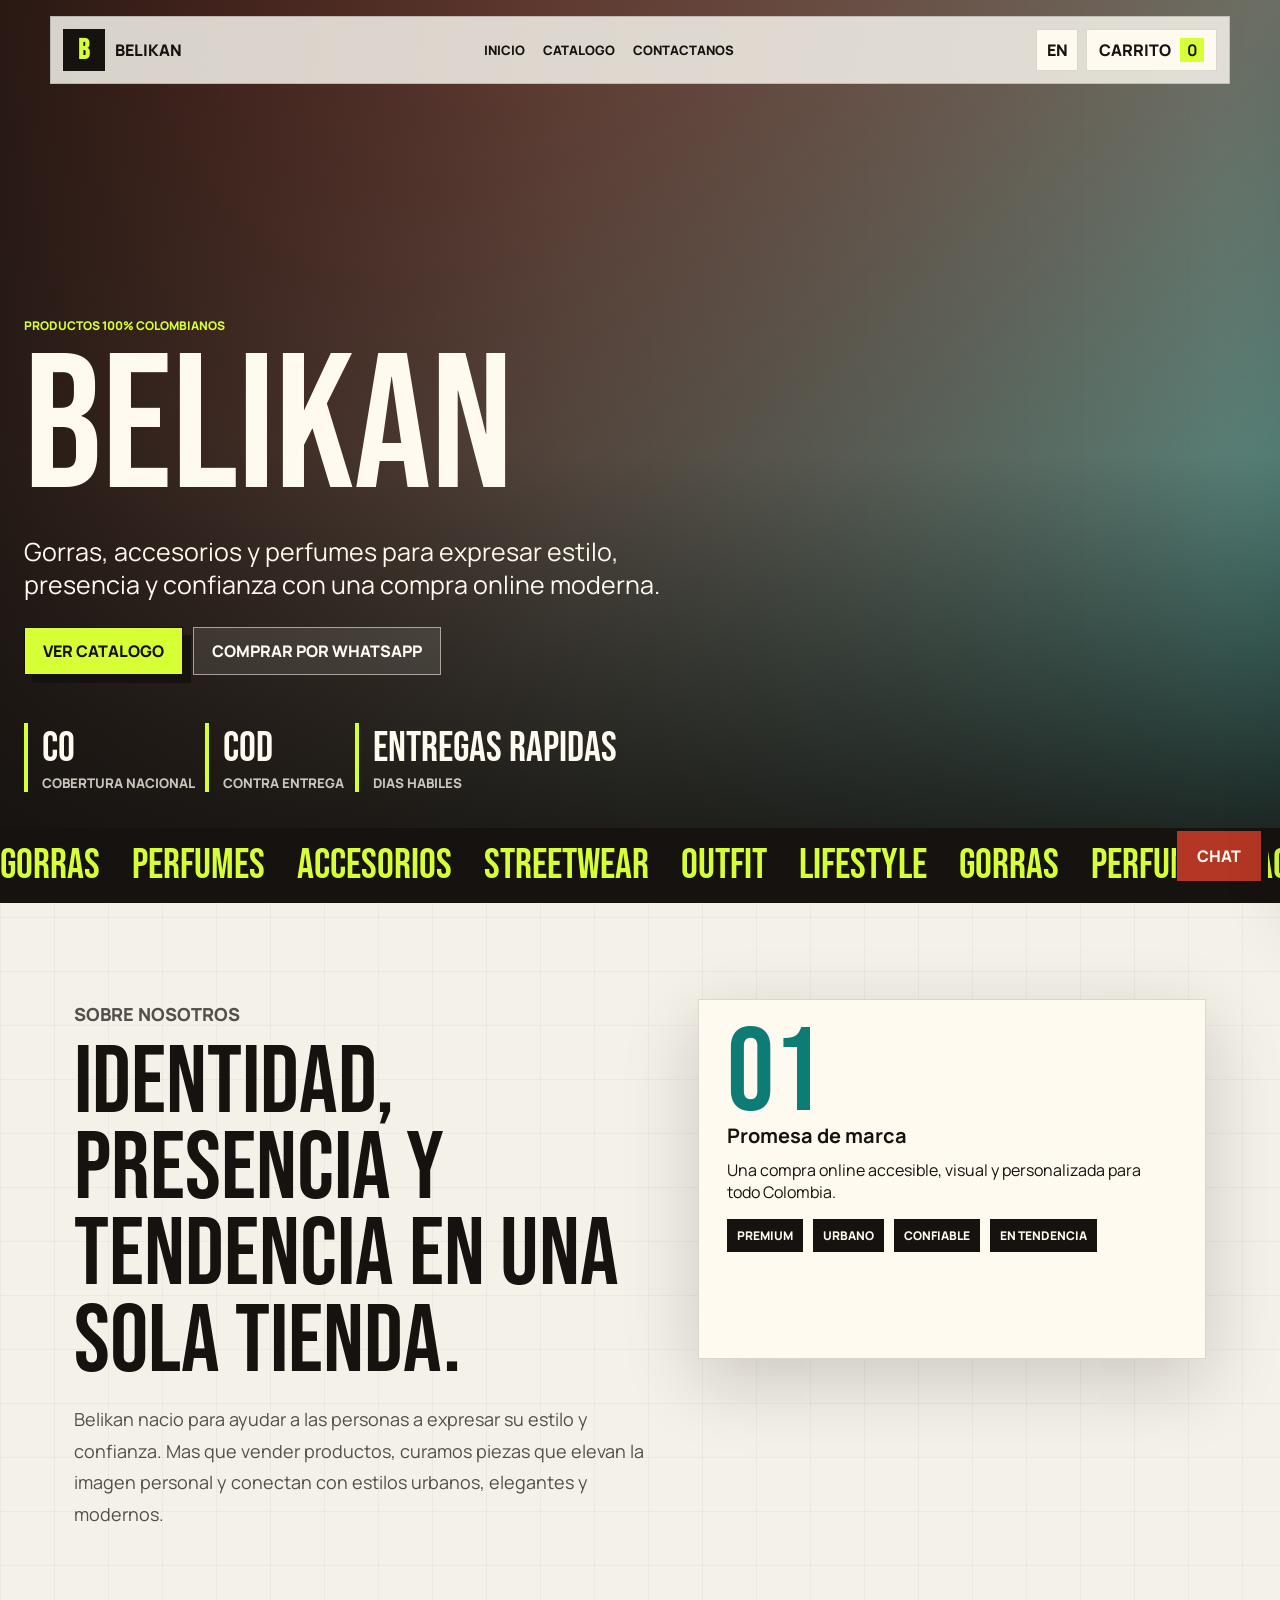
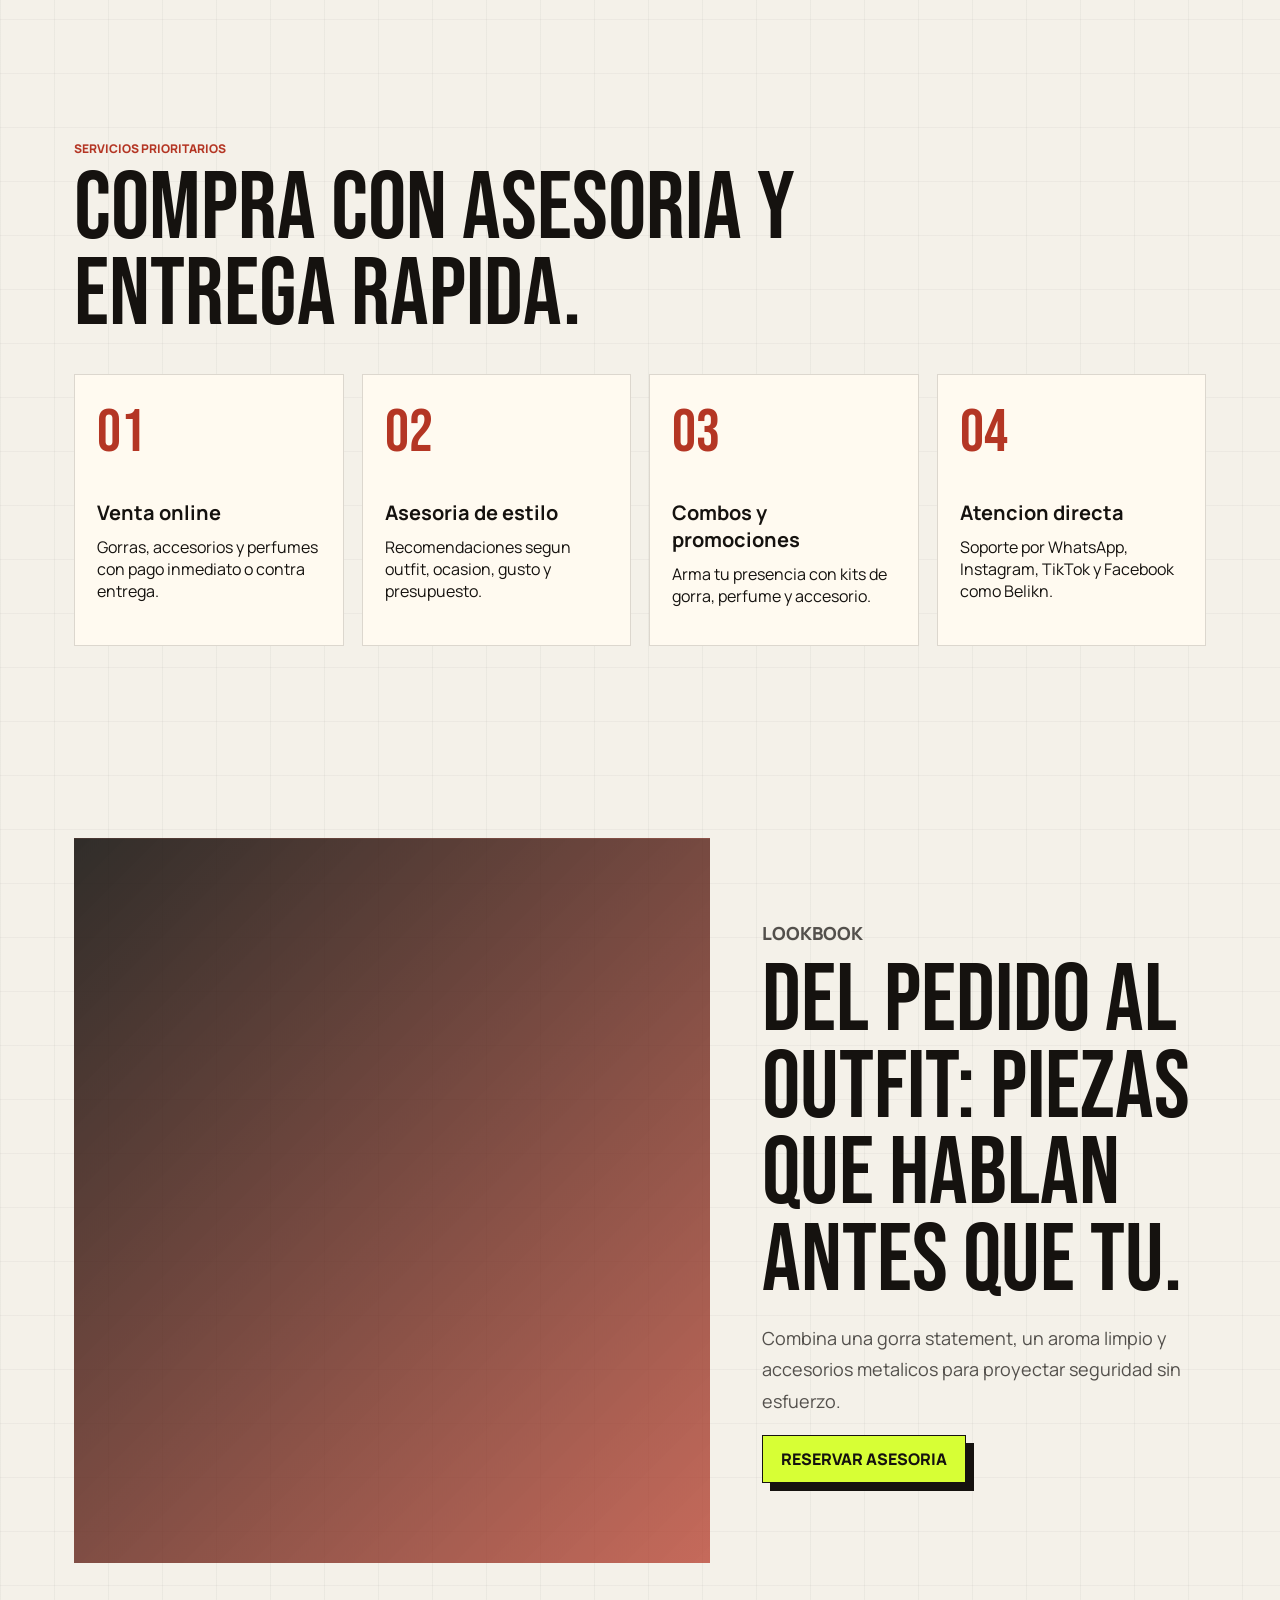
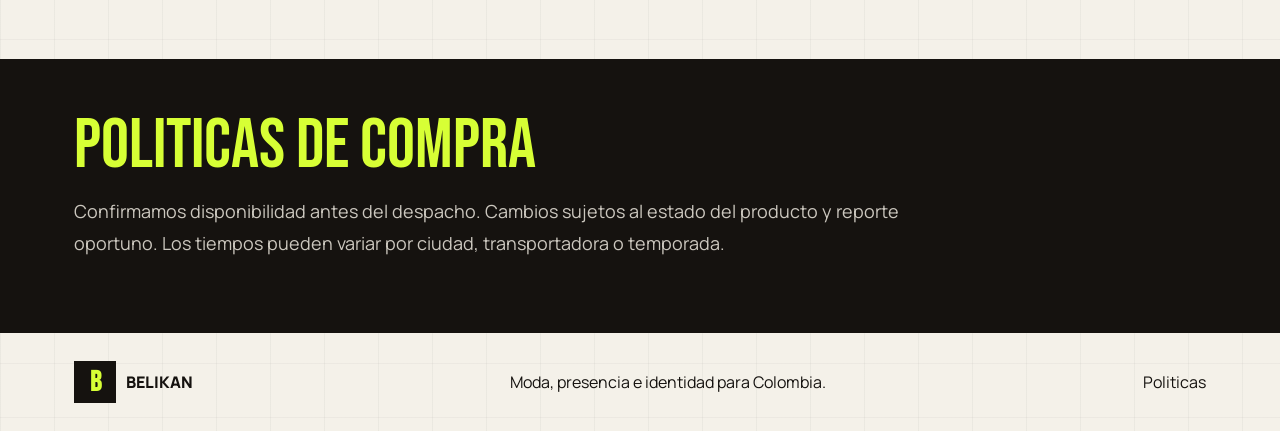
==== commit 2b3c9366: "Se creó el aplicativo de administración de imagenes de la ecommerce y el de catalogo" ====
--- a/index.html
+++ b/index.html
@@ -7,9 +7,7 @@
       name="description"
       content="Belikan: e-commerce colombiano de gorras, accesorios y perfumes para elevar estilo, presencia e imagen personal."
     />
-    <title>Belikan | Moda urbana, accesorios y perfumes en Colombia</title>
-    <link rel="preconnect" href="https://images.unsplash.com" />
-    <link rel="preconnect" href="https://fonts.googleapis.com" />
+    <title>Belikan Colombia</title>    <link rel="preconnect" href="https://fonts.googleapis.com" />
     <link rel="preconnect" href="https://fonts.gstatic.com" crossorigin />
     <link
       href="https://fonts.googleapis.com/css2?family=Bebas+Neue&family=Manrope:wght@400;600;700;800&display=swap"
@@ -28,12 +26,9 @@
           <span></span><span></span><span></span>
         </button>
         <nav class="nav-links" aria-label="Navegacion principal">
-          <a href="#catalogo" data-i18n="navCatalog">Catalogo</a>
-          <a href="#nosotros" data-i18n="navAbout">Nosotros</a>
-          <a href="#servicios" data-i18n="navServices">Servicios</a>
-          <a href="#testimonios" data-i18n="navReviews">Testimonios</a>
-          <a href="#seguimiento" data-i18n="navTrack">Seguimiento</a>
-          <a href="#contacto" data-i18n="navContact">Contacto</a>
+          <a href="index.html">Inicio</a>
+          <a href="catalogo.html">Catalogo</a>
+          <a href="contacto.html">Contactanos</a>
         </nav>
         <div class="nav-actions">
           <button class="icon-button lang-toggle" type="button" aria-label="Cambiar idioma">EN</button>
@@ -46,24 +41,24 @@
 
       <main>
         <section class="hero" id="inicio">
-          <div class="hero-media" aria-hidden="true"></div>
+          <div class="hero-media" data-image-key="home_hero" aria-hidden="true"></div>
           <div class="hero-overlay"></div>
           <div class="hero-content" data-reveal>
-            <p class="eyebrow" data-i18n="heroEyebrow">Moda urbana colombiana contra entrega</p>
-            <h1>Belikan</h1>
-            <p class="hero-copy" data-i18n="heroCopy">
+            <p class="eyebrow" data-i18n="heroEyebrow" data-content-key="hero_eyebrow">Productos 100% Colombianos</p>
+            <h1 data-content-key="hero_title">Belikan</h1>
+            <p class="hero-copy" data-i18n="heroCopy" data-content-key="hero_copy">
               Gorras, accesorios y perfumes para expresar estilo, presencia y confianza con una compra online moderna.
             </p>
             <div class="hero-actions">
-              <a class="primary-btn" href="#catalogo" data-i18n="shopNow">Ver catalogo</a>
-              <a class="ghost-btn" href="https://wa.me/573224347855" target="_blank" rel="noreferrer" data-i18n="whatsapp">
+              <a class="primary-btn" href="catalogo.html" data-i18n="shopNow">Ver catalogo</a>
+              <a class="ghost-btn" href="https://wa.me/573224347855" target="_blank" rel="noreferrer" data-i18n="whatsapp" data-content-href="whatsapp">
                 Comprar por WhatsApp
               </a>
             </div>
             <div class="hero-stats" aria-label="Indicadores de Belikan">
-              <span><strong>24-72h</strong><small data-i18n="delivery">Entrega estimada</small></span>
-              <span><strong>CO</strong><small data-i18n="coverage">Cobertura nacional</small></span>
-              <span><strong>COD</strong><small data-i18n="payment">Contra entrega</small></span>
+              <span><strong data-content-key="hero_stat_1_value">CO</strong><small data-i18n="coverage" data-content-key="hero_stat_1_label">Cobertura nacional</small></span>
+              <span><strong data-content-key="hero_stat_2_value">COD</strong><small data-i18n="payment" data-content-key="hero_stat_2_label">Contra entrega</small></span>
+              <span><strong data-content-key="hero_stat_3_value">Entregas rapidas</strong><small data-i18n="delivery" data-content-key="hero_stat_3_label">Dias habiles</small></span>
             </div>
           </div>
         </section>
@@ -77,17 +72,17 @@
 
         <section class="section intro-grid" id="nosotros">
           <div class="section-copy" data-reveal>
-            <p class="eyebrow" data-i18n="aboutEyebrow">Sobre nosotros</p>
-            <h2 data-i18n="aboutTitle">Identidad, presencia y tendencia en una sola tienda.</h2>
-            <p data-i18n="aboutText">
+            <p class="eyebrow" data-i18n="aboutEyebrow" data-content-key="about_eyebrow">Sobre nosotros</p>
+            <h2 data-i18n="aboutTitle" data-content-key="about_title">Identidad, presencia y tendencia en una sola tienda.</h2>
+            <p data-i18n="aboutText" data-content-key="about_text">
               Belikan nacio para ayudar a las personas a expresar su estilo y confianza. Mas que vender productos,
               curamos piezas que elevan la imagen personal y conectan con estilos urbanos, elegantes y modernos.
             </p>
           </div>
           <div class="identity-panel" data-reveal>
             <span class="panel-number">01</span>
-            <h3 data-i18n="promiseTitle">Promesa de marca</h3>
-            <p data-i18n="promiseText">Una compra online accesible, visual y personalizada para todo Colombia.</p>
+            <h3 data-i18n="promiseTitle" data-content-key="promise_title">Promesa de marca</h3>
+            <p data-i18n="promiseText" data-content-key="promise_text">Una compra online accesible, visual y personalizada para todo Colombia.</p>
             <div class="mini-tags">
               <span>Premium</span><span>Urbano</span><span>Confiable</span><span>En tendencia</span>
             </div>
@@ -96,151 +91,49 @@
 
         <section class="section services" id="servicios">
           <div class="section-heading" data-reveal>
-            <p class="eyebrow" data-i18n="servicesEyebrow">Servicios prioritarios</p>
-            <h2 data-i18n="servicesTitle">Compra con asesoria y entrega rapida.</h2>
+            <p class="eyebrow" data-i18n="servicesEyebrow" data-content-key="services_eyebrow">Servicios prioritarios</p>
+            <h2 data-i18n="servicesTitle" data-content-key="services_title">Compra con asesoria y entrega rapida.</h2>
           </div>
           <div class="service-grid">
             <article data-reveal>
               <span class="service-icon">01</span>
-              <h3 data-i18n="serviceOneTitle">Venta online</h3>
-              <p data-i18n="serviceOneText">Gorras, accesorios y perfumes con pago inmediato o contra entrega.</p>
+              <h3 data-i18n="serviceOneTitle" data-content-key="service_1_title">Venta online</h3>
+              <p data-i18n="serviceOneText" data-content-key="service_1_text">Gorras, accesorios y perfumes con pago inmediato o contra entrega.</p>
             </article>
             <article data-reveal>
               <span class="service-icon">02</span>
-              <h3 data-i18n="serviceTwoTitle">Asesoria de estilo</h3>
-              <p data-i18n="serviceTwoText">Recomendaciones segun outfit, ocasion, gusto y presupuesto.</p>
+              <h3 data-i18n="serviceTwoTitle" data-content-key="service_2_title">Asesoria de estilo</h3>
+              <p data-i18n="serviceTwoText" data-content-key="service_2_text">Recomendaciones segun outfit, ocasion, gusto y presupuesto.</p>
             </article>
             <article data-reveal>
               <span class="service-icon">03</span>
-              <h3 data-i18n="serviceThreeTitle">Combos y promociones</h3>
-              <p data-i18n="serviceThreeText">Arma tu presencia con kits de gorra, perfume y accesorio.</p>
+              <h3 data-i18n="serviceThreeTitle" data-content-key="service_3_title">Combos y promociones</h3>
+              <p data-i18n="serviceThreeText" data-content-key="service_3_text">Arma tu presencia con kits de gorra, perfume y accesorio.</p>
             </article>
             <article data-reveal>
               <span class="service-icon">04</span>
-              <h3 data-i18n="serviceFourTitle">Atencion directa</h3>
-              <p data-i18n="serviceFourText">Soporte por WhatsApp, Instagram, TikTok y Facebook como Belikn.</p>
+              <h3 data-i18n="serviceFourTitle" data-content-key="service_4_title">Atencion directa</h3>
+              <p data-i18n="serviceFourText" data-content-key="service_4_text">Soporte por WhatsApp, Instagram, TikTok y Facebook como Belikn.</p>
             </article>
           </div>
-        </section>
-
-        <section class="section catalog" id="catalogo">
-          <div class="catalog-head" data-reveal>
-            <div>
-              <p class="eyebrow" data-i18n="catalogEyebrow">Catalogo Belikan</p>
-              <h2 data-i18n="catalogTitle">Productos para verse, oler y sentirse mejor.</h2>
-            </div>
-            <div class="filters" aria-label="Filtrar productos">
-              <button class="filter active" type="button" data-filter="all" data-i18n="filterAll">Todo</button>
-              <button class="filter" type="button" data-filter="gorras" data-i18n="filterCaps">Gorras</button>
-              <button class="filter" type="button" data-filter="perfumes" data-i18n="filterPerfumes">Perfumes</button>
-              <button class="filter" type="button" data-filter="accesorios" data-i18n="filterAccessories">Accesorios</button>
-            </div>
-          </div>
-          <div class="product-grid" aria-live="polite"></div>
-        </section>
-
-        <section class="section lookbook">
-          <div class="lookbook-media" data-reveal></div>
+        </section>
+<section class="section lookbook">
+          <div class="lookbook-media" data-image-key="home_lookbook" data-reveal></div>
           <div class="lookbook-copy" data-reveal>
-            <p class="eyebrow" data-i18n="lookbookEyebrow">Lookbook</p>
-            <h2 data-i18n="lookbookTitle">Del pedido al outfit: piezas que hablan antes que tu.</h2>
-            <p data-i18n="lookbookText">
+            <p class="eyebrow" data-i18n="lookbookEyebrow" data-content-key="lookbook_eyebrow">Lookbook</p>
+            <h2 data-i18n="lookbookTitle" data-content-key="lookbook_title">Del pedido al outfit: piezas que hablan antes que tu.</h2>
+            <p data-i18n="lookbookText" data-content-key="lookbook_text">
               Combina una gorra statement, un aroma limpio y accesorios metalicos para proyectar seguridad sin esfuerzo.
             </p>
-            <a class="primary-btn" href="#contacto" data-i18n="reserve">Reservar asesoría</a>
+            <a class="primary-btn" href="contacto.html" data-i18n="reserve">Reservar asesoria</a>
           </div>
-        </section>
-
-        <section class="section testimonials" id="testimonios">
-          <div class="section-heading" data-reveal>
-            <p class="eyebrow" data-i18n="reviewsEyebrow">Testimonios</p>
-            <h2 data-i18n="reviewsTitle">Clientes que compran presencia.</h2>
-          </div>
-          <div class="testimonial-grid">
-            <blockquote data-reveal>
-              <p data-i18n="reviewOne">"La gorra llego rapido y el perfume huele a producto fino. Me asesoraron por WhatsApp."</p>
-              <cite>Daniela M. / Medellin</cite>
-            </blockquote>
-            <blockquote data-reveal>
-              <p data-i18n="reviewTwo">"Compre un combo para regalo. La presentacion se sintio premium y el pago fue facil."</p>
-              <cite>Juan P. / Bogota</cite>
-            </blockquote>
-            <blockquote data-reveal>
-              <p data-i18n="reviewThree">"Me ayudaron a escoger algo que combinara con mi estilo. Volveria a comprar."</p>
-              <cite>Camila R. / Cali</cite>
-            </blockquote>
-          </div>
-        </section>
-
-        <section class="section order-tools" id="seguimiento">
-          <div class="tracker" data-reveal>
-            <p class="eyebrow" data-i18n="trackEyebrow">Seguimiento</p>
-            <h2 data-i18n="trackTitle">Consulta tu pedido.</h2>
-            <form class="track-form">
-              <label for="orderCode" data-i18n="trackLabel">Codigo de pedido</label>
-              <div>
-                <input id="orderCode" name="orderCode" placeholder="BLK-1048" autocomplete="off" />
-                <button class="primary-btn" type="submit" data-i18n="trackButton">Consultar</button>
-              </div>
-            </form>
-            <div class="track-result" aria-live="polite"></div>
-          </div>
-          <div class="faq" data-reveal>
-            <p class="eyebrow">FAQ</p>
-            <details open>
-              <summary data-i18n="faqOneTitle">Cuanto tarda la entrega?</summary>
-              <p data-i18n="faqOneText">Entre 24 y 72 horas habiles segun ciudad y cobertura del operador logistico.</p>
-            </details>
-            <details>
-              <summary data-i18n="faqTwoTitle">Hay garantia?</summary>
-              <p data-i18n="faqTwoText">Si. Validamos defectos de fabrica y novedades reportadas al recibir el producto.</p>
-            </details>
-            <details>
-              <summary data-i18n="faqThreeTitle">Como pago?</summary>
-              <p data-i18n="faqThreeText">Puedes pagar inmediato o solicitar contra entrega donde este disponible.</p>
-            </details>
-          </div>
-        </section>
-
-        <section class="section contact" id="contacto">
-          <div class="contact-copy" data-reveal>
-            <p class="eyebrow" data-i18n="contactEyebrow">Contacto</p>
-            <h2 data-i18n="contactTitle">Hablemos de tu proximo outfit.</h2>
-            <p data-i18n="contactText">
-              Sin tienda fisica. Atendemos toda Colombia por WhatsApp, redes sociales y correo.
-            </p>
-            <div class="contact-list">
-              <a href="https://wa.me/573224347855" target="_blank" rel="noreferrer">WhatsApp: +57 322 434 7855</a>
-              <a href="mailto:belikn@gmail.com">belikn@gmail.com</a>
-              <span>Instagram / TikTok / Facebook: Belikn</span>
-            </div>
-          </div>
-          <form class="lead-form" data-reveal>
-            <label>
-              <span data-i18n="name">Nombre</span>
-              <input name="name" required placeholder="Tu nombre" />
-            </label>
-            <label>
-              <span data-i18n="interest">Interes</span>
-              <select name="interest">
-                <option>Gorras</option>
-                <option>Perfumes</option>
-                <option>Accesorios</option>
-                <option>Combo completo</option>
-              </select>
-            </label>
-            <label>
-              <span data-i18n="message">Mensaje</span>
-              <textarea name="message" rows="4" placeholder="Quiero asesoria para..."></textarea>
-            </label>
-            <button class="primary-btn" type="submit" data-i18n="sendWhatsapp">Enviar a WhatsApp</button>
-          </form>
-        </section>
-
-        <section class="policies" id="politicas">
+        </section>
+
+
+<section class="policies" id="politicas">
           <div data-reveal>
-            <h2 data-i18n="policiesTitle">Politicas de compra</h2>
-            <p data-i18n="policiesText">
+            <h2 data-i18n="policiesTitle" data-content-key="policies_title">Politicas de compra</h2>
+            <p data-i18n="policiesText" data-content-key="policies_text">
               Confirmamos disponibilidad antes del despacho. Cambios sujetos al estado del producto y reporte oportuno.
               Los tiempos pueden variar por ciudad, transportadora o temporada.
             </p>
@@ -253,7 +146,7 @@
           <span class="brand-mark">B</span>
           <span>Belikan</span>
         </div>
-        <p data-i18n="footer">Moda, presencia e identidad para Colombia.</p>
+        <p data-i18n="footer" data-content-key="footer_text">Moda, presencia e identidad para Colombia.</p>
         <a href="#politicas" data-i18n="footerPolicies">Politicas</a>
       </footer>
     </div>
@@ -283,7 +176,7 @@
           <button type="button" class="close-chat" aria-label="Cerrar chat">x</button>
         </div>
         <div class="chat-messages">
-          <p class="bot" data-i18n="botWelcome">Hola. Puedo ayudarte con reservas, pedidos, PQR o asesoria de estilo.</p>
+          <p class="bot" data-i18n="botWelcome" data-content-key="bot_welcome">Hola. Puedo ayudarte con reservas, pedidos, PQR o asesoria de estilo.</p>
         </div>
         <div class="quick-replies">
           <button type="button" data-reply="Quiero reservar un combo">Reservar</button>
@@ -297,6 +190,8 @@
       </div>
     </section>
 
+    <script src="belikan-admin/vendor/supabase.js"></script>
+    <script src="supabase-config.js"></script>
     <script src="app.js"></script>
   </body>
-</html>
+</html>
--- a/styles.css
+++ b/styles.css
@@ -200,7 +200,7 @@
 
 .hero-media {
   animation: slowZoom 18s ease-in-out infinite alternate;
-  background-image: url("https://images.unsplash.com/photo-1515886657613-9f3515b0c78f?auto=format&fit=crop&w=1800&q=85");
+  background-image: linear-gradient(135deg, rgba(180, 54, 36, 0.92), rgba(13, 124, 117, 0.74));
   background-position: center;
   background-size: cover;
 }
@@ -539,7 +539,7 @@
 }
 
 .lookbook-media {
-  background-image: url("https://images.unsplash.com/photo-1523398002811-999ca8dec234?auto=format&fit=crop&w=1400&q=85");
+  background-image: linear-gradient(135deg, rgba(21, 18, 15, 0.88), rgba(180, 54, 36, 0.72));
   background-position: center;
   background-size: cover;
   min-height: 560px;
